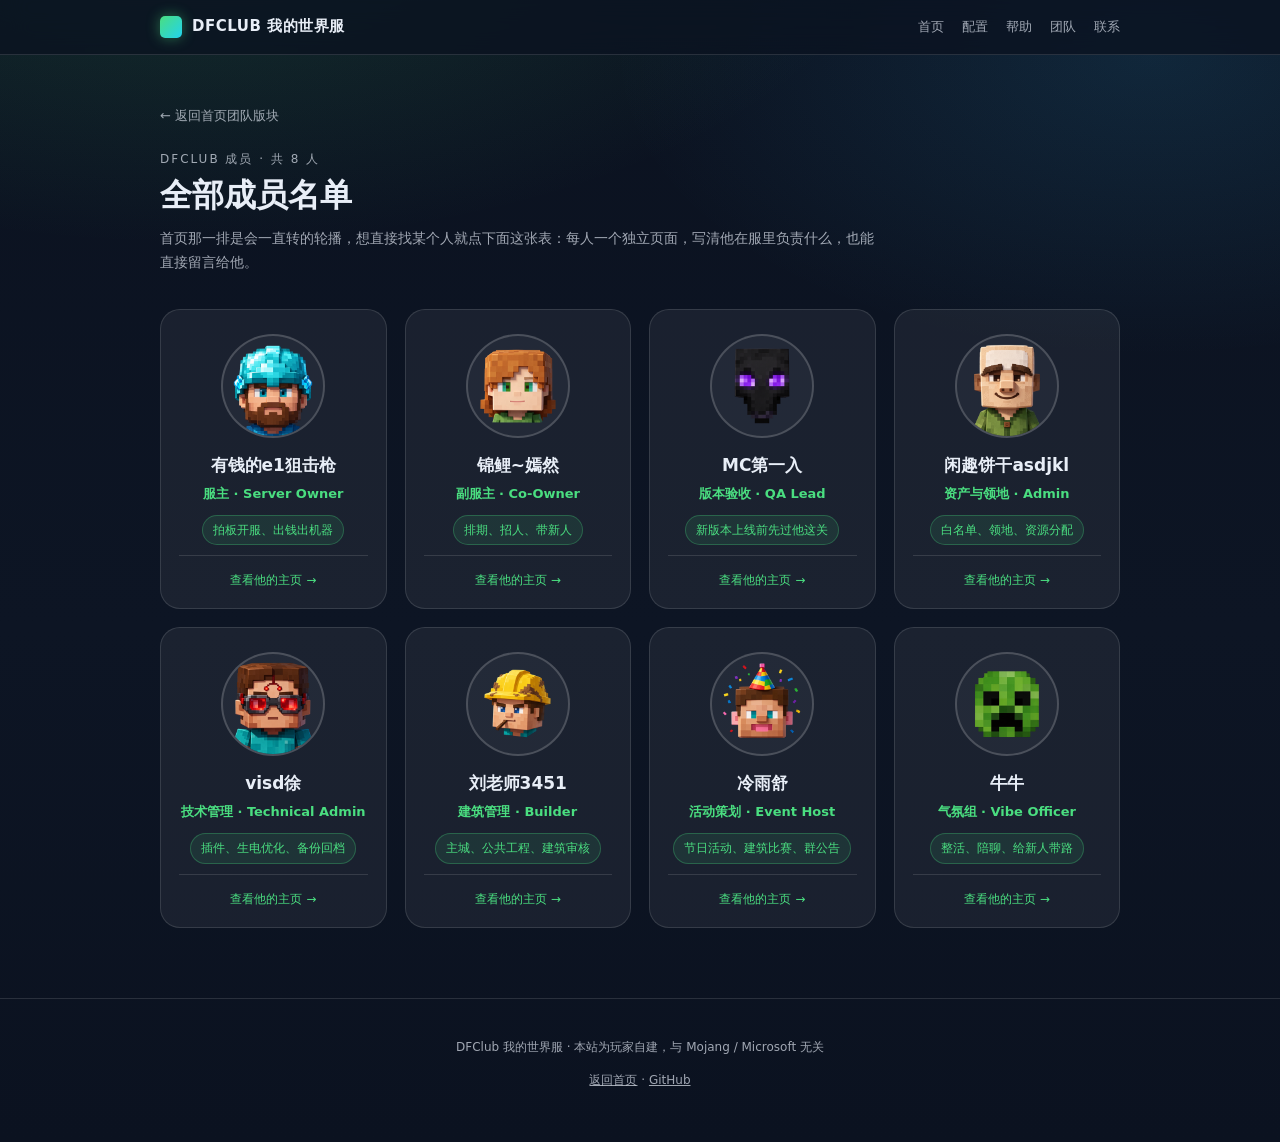
==== members/index.html @ 123471a8 "feat: 团队轮播下加「查看全部 8 位成员」入口，新增 members/ 名单页；style.css 抬到 v7" ====
<!DOCTYPE html>
<html lang="zh-CN">
<head>
<meta charset="UTF-8">
<meta name="viewport" content="width=device-width, initial-scale=1.0">
<title>全部成员 · DFClub 我的世界服</title>
<meta name="description" content="DFClub 我的世界服全部 8 位成员名单：服主、副服主、版本验收、资产与领地、技术管理、建筑管理、活动策划、气氛组，点进去看各自职责并直接留言。">
<link rel="icon" href="../favicon.ico">
<link rel="stylesheet" href="style.css">
</head>
<body>
<div class="topbar">
  <div class="inner">
    <a class="brand" href="../index.html"><i class="cube"></i><span>DFCLUB 我的世界服</span></a>
    <nav class="nav">
      <a href="../index.html">首页</a>
      <a href="../index.html#specs">配置</a>
      <a href="../index.html#help-docs">帮助</a>
      <a href="../index.html#team">团队</a>
      <a href="../index.html#contact">联系</a>
    </nav>
  </div>
</div>

<main class="wrap">
  <a class="back" href="../index.html#team">← 返回首页团队版块</a>

  <section class="roster-head">
    <p class="eyebrow">DFClub 成员 · 共 8 人</p>
    <h1>全部成员名单</h1>
    <p class="roster-intro">首页那一排是会一直转的轮播，想直接找某个人就点下面这张表：每人一个独立页面，写清他在服里负责什么，也能直接留言给他。</p>
  </section>

  <div class="roster">
      <a class="roster-card" href="owner.html">
        <div class="roster-avatar"><img src="../egg/av1.png" alt="有钱的e1狙击枪的头像" loading="lazy"></div>
        <h2 class="roster-name">有钱的e1狙击枪</h2>
        <p class="roster-role">服主 · Server Owner</p>
        <p class="roster-tag">拍板开服、出钱出机器</p>

        <span class="roster-more">查看他的主页 →</span>
      </a>
      <a class="roster-card" href="co-owner.html">
        <div class="roster-avatar"><img src="../egg/av2.png" alt="锦鲤~嫣然的头像" loading="lazy"></div>
        <h2 class="roster-name">锦鲤~嫣然</h2>
        <p class="roster-role">副服主 · Co-Owner</p>
        <p class="roster-tag">排期、招人、带新人</p>

        <span class="roster-more">查看他的主页 →</span>
      </a>
      <a class="roster-card" href="qa.html">
        <div class="roster-avatar"><img src="../egg/av3.png" alt="MC第一入的头像" loading="lazy"></div>
        <h2 class="roster-name">MC第一入</h2>
        <p class="roster-role">版本验收 · QA Lead</p>
        <p class="roster-tag">新版本上线前先过他这关</p>

        <span class="roster-more">查看他的主页 →</span>
      </a>
      <a class="roster-card" href="economy.html">
        <div class="roster-avatar"><img src="../egg/av4.png" alt="闲趣饼干asdjkl的头像" loading="lazy"></div>
        <h2 class="roster-name">闲趣饼干asdjkl</h2>
        <p class="roster-role">资产与领地 · Admin</p>
        <p class="roster-tag">白名单、领地、资源分配</p>

        <span class="roster-more">查看他的主页 →</span>
      </a>
      <a class="roster-card" href="tech.html">
        <div class="roster-avatar"><img src="../egg/av5.png" alt="visd徐的头像" loading="lazy"></div>
        <h2 class="roster-name">visd徐</h2>
        <p class="roster-role">技术管理 · Technical Admin</p>
        <p class="roster-tag">插件、生电优化、备份回档</p>

        <span class="roster-more">查看他的主页 →</span>
      </a>
      <a class="roster-card" href="builder.html">
        <div class="roster-avatar"><img src="../egg/av6.png" alt="刘老师3451的头像" loading="lazy"></div>
        <h2 class="roster-name">刘老师3451</h2>
        <p class="roster-role">建筑管理 · Builder</p>
        <p class="roster-tag">主城、公共工程、建筑审核</p>

        <span class="roster-more">查看他的主页 →</span>
      </a>
      <a class="roster-card" href="event.html">
        <div class="roster-avatar"><img src="../egg/av7.png" alt="冷雨舒的头像" loading="lazy"></div>
        <h2 class="roster-name">冷雨舒</h2>
        <p class="roster-role">活动策划 · Event Host</p>
        <p class="roster-tag">节日活动、建筑比赛、群公告</p>

        <span class="roster-more">查看他的主页 →</span>
      </a>
      <a class="roster-card" href="vibe.html">
        <div class="roster-avatar"><img src="../egg/av8.png" alt="牛牛的头像" loading="lazy"></div>
        <h2 class="roster-name">牛牛</h2>
        <p class="roster-role">气氛组 · Vibe Officer</p>
        <p class="roster-tag">整活、陪聊、给新人带路</p>

        <span class="roster-more">查看他的主页 →</span>
      </a>
  </div>
</main>

<footer>
  <p>DFClub 我的世界服 · 本站为玩家自建，与 Mojang / Microsoft 无关</p>
  <p><a href="../index.html">返回首页</a> · <a href="https://github.com/dfclub">GitHub</a></p>
</footer>
</body>
</html>
---- members/style.css ----
/* DFClub 我的世界服 · 成员页样式（与主站同一套配色） */
:root {
  --bg: #0b1220; --bg-2: #0f172a; --card: rgba(255,255,255,0.06);
  --line: rgba(255,255,255,0.12); --text: #e8eef7; --dim: rgba(232,238,247,0.68);
  --green: #4ade80; --green-dark: #0f2b1c;
}
* { box-sizing: border-box; }
html { -webkit-text-size-adjust: 100%; }
body {
  margin: 0; color: var(--text); background:
    radial-gradient(1200px 600px at 15% -10%, rgba(74,222,128,0.16), transparent 60%),
    radial-gradient(900px 500px at 90% 5%, rgba(56,189,248,0.12), transparent 60%),
    linear-gradient(180deg, #0b1220, #0d1524 55%, #0b1220);
  font-family: system-ui, -apple-system, "Segoe UI", "Microsoft YaHei", sans-serif;
  line-height: 1.7; min-height: 100vh;
}
a { color: inherit; }
.topbar {
  position: sticky; top: 0; z-index: 10; backdrop-filter: blur(14px);
  background: rgba(11,18,32,0.78); border-bottom: 1px solid var(--line);
}
.topbar .inner { max-width: 1000px; margin: 0 auto; padding: 14px 20px; display: flex; align-items: center; gap: 14px; flex-wrap: wrap; }
.brand { display: flex; align-items: center; gap: 10px; text-decoration: none; font-weight: 800; letter-spacing: .5px; }
.brand .cube { width: 22px; height: 22px; border-radius: 5px; background: linear-gradient(135deg, #4ade80, #22d3ee); box-shadow: 0 0 14px rgba(74,222,128,.45); }
.brand span { font-size: 15px; }
.nav { margin-left: auto; display: flex; gap: 18px; font-size: 13px; }
.nav a { text-decoration: none; color: var(--dim); }
.nav a:hover { color: var(--green); }
.wrap { max-width: 1000px; margin: 0 auto; padding: 46px 20px 70px; }
.back { display: inline-flex; align-items: center; gap: 8px; font-size: 13px; color: var(--dim); text-decoration: none; margin-bottom: 22px; }
.back:hover { color: var(--green); }
.profile {
  display: grid; grid-template-columns: 200px 1fr; gap: 34px; align-items: start;
  background: var(--card); border: 1px solid var(--line); border-radius: 22px;
  padding: 34px; backdrop-filter: blur(10px);
}
.avatar { width: 200px; height: 200px; border-radius: 50%; overflow: hidden; border: 3px solid rgba(255,255,255,.18); justify-self: center; background: rgba(255,255,255,.04); }
.avatar img { width: 100%; height: 100%; object-fit: cover; display: block; }
.eyebrow { margin: 0 0 6px; font-size: 12px; letter-spacing: 2px; text-transform: uppercase; color: var(--dim); }
h1 { font-size: 34px; margin: 0 0 8px; line-height: 1.25; word-break: break-word; }
.role { margin: 0 0 16px; color: var(--green); font-weight: 700; letter-spacing: .5px; }
.tagline { display: inline-block; margin-bottom: 18px; padding: 5px 12px; border-radius: 999px; font-size: 12px; color: var(--green); background: rgba(74,222,128,.1); border: 1px solid rgba(74,222,128,.28); }
.bio { margin: 0 0 22px; color: var(--dim); }
h2 { font-size: 20px; margin: 0 0 14px; }
.duties { margin: 0; padding: 0; list-style: none; display: grid; gap: 10px; }
.duties li { position: relative; padding-left: 22px; color: var(--text); font-size: 15px; }
.duties li::before { content: ""; position: absolute; left: 4px; top: 11px; width: 7px; height: 7px; border-radius: 2px; background: var(--green); box-shadow: 0 0 10px rgba(74,222,128,.6); }
.two { display: grid; grid-template-columns: 1fr 1fr; gap: 18px; margin-top: 30px; }
.box { background: var(--card); border: 1px solid var(--line); border-radius: 18px; padding: 22px; }
.box h3 { margin: 0 0 8px; font-size: 15px; }
.box p { margin: 0; color: var(--dim); font-size: 14px; }
.contact-card { margin-top: 30px; background: var(--card); border: 1px solid var(--line); border-radius: 22px; padding: 32px; }
.contact-card > p { margin: 0 0 22px; color: var(--dim); font-size: 14px; }
form { display: grid; gap: 16px; }
label { display: grid; gap: 7px; font-size: 13px; color: var(--dim); }
input[type=text], input[type=email], textarea {
  width: 100%; padding: 12px 14px; border-radius: 12px; border: 1px solid var(--line);
  background: rgba(255,255,255,.04); color: var(--text); font: inherit; font-size: 14px;
}
input:focus, textarea:focus { outline: none; border-color: rgba(74,222,128,.6); box-shadow: 0 0 0 3px rgba(74,222,128,.12); }
textarea { resize: vertical; min-height: 130px; }
.submit {
  justify-self: start; margin-top: 4px; padding: 12px 26px; border: 0; border-radius: 999px; cursor: pointer;
  background: var(--green); color: #072012; font-weight: 800; font-size: 14px; transition: transform .2s, box-shadow .2s;
}
.submit:hover { transform: translateY(-2px); box-shadow: 0 10px 24px rgba(74,222,128,.28); }
.tip { display: none; margin-top: 18px; padding: 12px 16px; border-radius: 12px; font-size: 13px;
  color: #b9f7d0; background: rgba(74,222,128,.12); border: 1px solid rgba(74,222,128,.3); }
footer { border-top: 1px solid var(--line); padding: 26px 20px 40px; color: var(--dim); font-size: 12px; text-align: center; }
footer a { color: var(--dim); }
@media (max-width: 760px) {
  .profile { grid-template-columns: 1fr; gap: 20px; padding: 26px 20px; }
  .avatar { width: 132px; height: 132px; justify-self: start; }
  h1 { font-size: 26px; }
  .two { grid-template-columns: 1fr; }
  .contact-card { padding: 24px 20px; }
  .nav { gap: 12px; font-size: 12px; }
}

/* ========== 「全部成员」名单页 ========== */
.roster-head { margin-bottom: 34px; }
.roster-head h1 { font-size: 32px; margin: 0 0 12px; }
.roster-intro { margin: 0; max-width: 720px; color: var(--dim); font-size: 14px; }
.roster { display: grid; grid-template-columns: repeat(4, minmax(0, 1fr)); gap: 18px; }
.roster-card {
  display: flex; flex-direction: column; align-items: center; text-align: center;
  padding: 24px 18px 18px; border-radius: 20px; text-decoration: none;
  background: var(--card); border: 1px solid var(--line);
  transition: transform .25s, border-color .25s, box-shadow .25s;
}
.roster-card:hover { transform: translateY(-5px); border-color: rgba(74,222,128,.45); box-shadow: 0 18px 34px rgba(0,0,0,.35); }
.roster-avatar { width: 104px; height: 104px; border-radius: 50%; overflow: hidden; border: 2px solid rgba(255,255,255,.18); background: rgba(255,255,255,.04); }
.roster-avatar img { width: 100%; height: 100%; object-fit: cover; display: block; }
.roster-name { font-size: 17px; margin: 16px 0 6px; line-height: 1.35; word-break: break-word; }
.roster-role { margin: 0 0 10px; color: var(--green); font-size: 13px; font-weight: 700; }
.roster-tag { margin: 0 0 10px; padding: 4px 10px; border-radius: 999px; font-size: 12px; color: var(--green);
  background: rgba(74,222,128,.1); border: 1px solid rgba(74,222,128,.28); }
.roster-more { margin-top: auto; width: 100%; padding-top: 14px; border-top: 1px solid var(--line); font-size: 12px; color: var(--green); }
@media (max-width: 900px) { .roster { grid-template-columns: repeat(2, minmax(0, 1fr)); } }
@media (max-width: 560px) { .roster { grid-template-columns: 1fr; } .roster-head h1 { font-size: 26px; } }
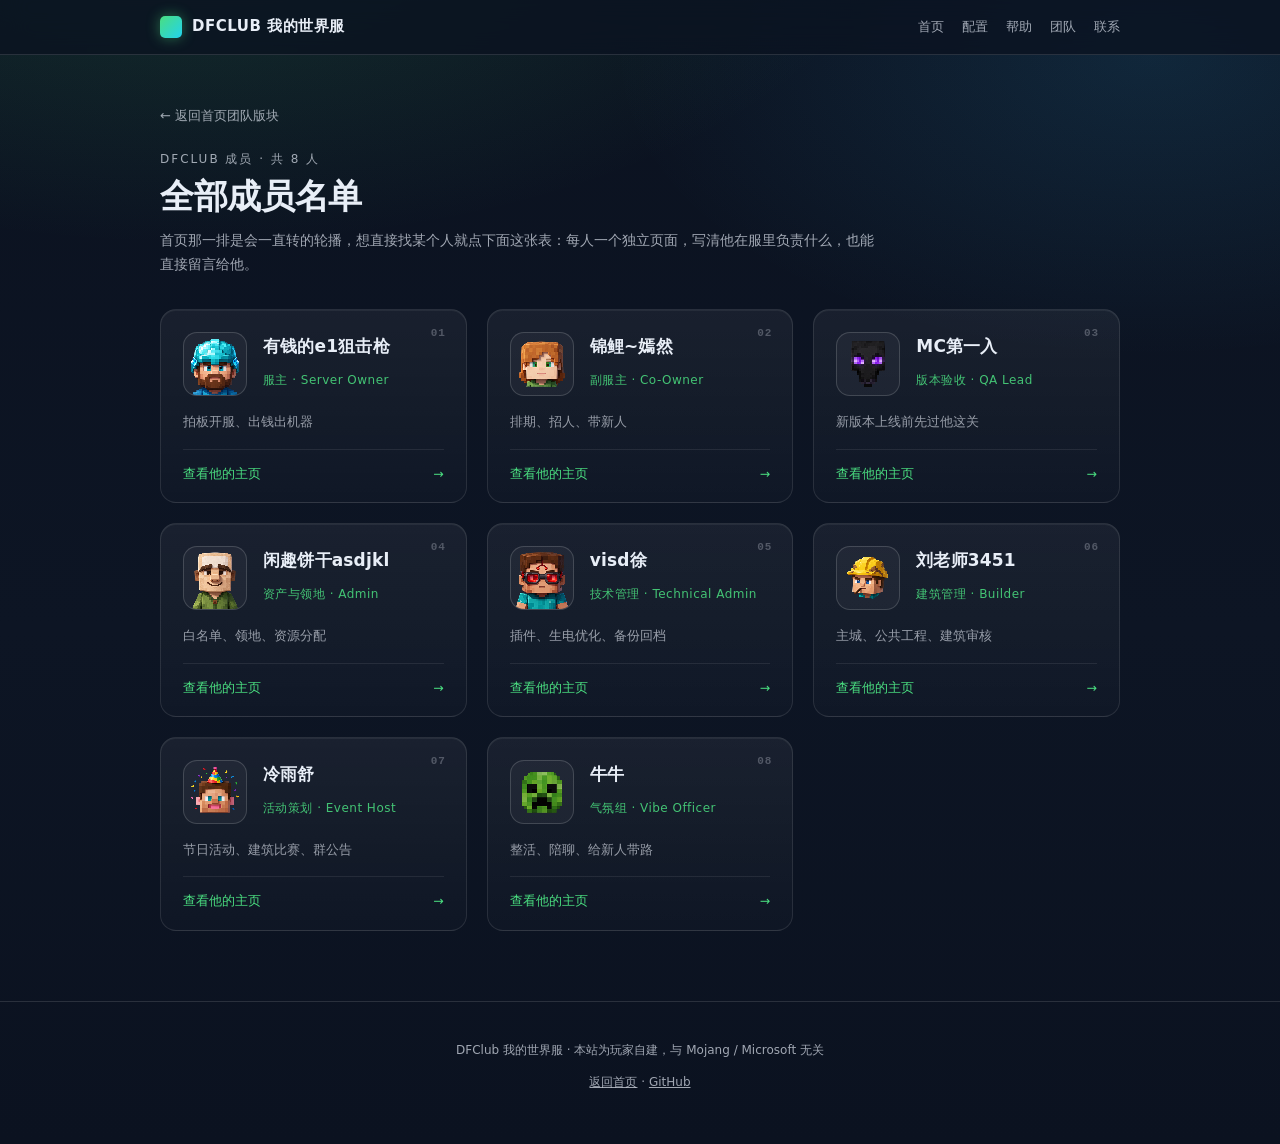
==== commit bdd295ae: "style: 成员名单改成三列边框卡片，样式表加 v8 版本防缓存" ====
--- a/members/index.html
+++ b/members/index.html
@@ -6,7 +6,7 @@
 <title>全部成员 · DFClub 我的世界服</title>
 <meta name="description" content="DFClub 我的世界服全部 8 位成员名单：服主、副服主、版本验收、资产与领地、技术管理、建筑管理、活动策划、气氛组，点进去看各自职责并直接留言。">
 <link rel="icon" href="../favicon.ico">
-<link rel="stylesheet" href="style.css">
+<link rel="stylesheet" href="style.css?v=8">
 </head>
 <body>
 <div class="topbar">
@@ -38,7 +38,7 @@
         <p class="roster-role">服主 · Server Owner</p>
         <p class="roster-tag">拍板开服、出钱出机器</p>
 
-        <span class="roster-more">查看他的主页 →</span>
+        <span class="roster-more">查看他的主页 <i>→</i></span>
       </a>
       <a class="roster-card" href="co-owner.html">
         <div class="roster-avatar"><img src="../egg/av2.png" alt="锦鲤~嫣然的头像" loading="lazy"></div>
@@ -46,7 +46,7 @@
         <p class="roster-role">副服主 · Co-Owner</p>
         <p class="roster-tag">排期、招人、带新人</p>
 
-        <span class="roster-more">查看他的主页 →</span>
+        <span class="roster-more">查看他的主页 <i>→</i></span>
       </a>
       <a class="roster-card" href="qa.html">
         <div class="roster-avatar"><img src="../egg/av3.png" alt="MC第一入的头像" loading="lazy"></div>
@@ -54,7 +54,7 @@
         <p class="roster-role">版本验收 · QA Lead</p>
         <p class="roster-tag">新版本上线前先过他这关</p>
 
-        <span class="roster-more">查看他的主页 →</span>
+        <span class="roster-more">查看他的主页 <i>→</i></span>
       </a>
       <a class="roster-card" href="economy.html">
         <div class="roster-avatar"><img src="../egg/av4.png" alt="闲趣饼干asdjkl的头像" loading="lazy"></div>
@@ -62,7 +62,7 @@
         <p class="roster-role">资产与领地 · Admin</p>
         <p class="roster-tag">白名单、领地、资源分配</p>
 
-        <span class="roster-more">查看他的主页 →</span>
+        <span class="roster-more">查看他的主页 <i>→</i></span>
       </a>
       <a class="roster-card" href="tech.html">
         <div class="roster-avatar"><img src="../egg/av5.png" alt="visd徐的头像" loading="lazy"></div>
@@ -70,7 +70,7 @@
         <p class="roster-role">技术管理 · Technical Admin</p>
         <p class="roster-tag">插件、生电优化、备份回档</p>
 
-        <span class="roster-more">查看他的主页 →</span>
+        <span class="roster-more">查看他的主页 <i>→</i></span>
       </a>
       <a class="roster-card" href="builder.html">
         <div class="roster-avatar"><img src="../egg/av6.png" alt="刘老师3451的头像" loading="lazy"></div>
@@ -78,7 +78,7 @@
         <p class="roster-role">建筑管理 · Builder</p>
         <p class="roster-tag">主城、公共工程、建筑审核</p>
 
-        <span class="roster-more">查看他的主页 →</span>
+        <span class="roster-more">查看他的主页 <i>→</i></span>
       </a>
       <a class="roster-card" href="event.html">
         <div class="roster-avatar"><img src="../egg/av7.png" alt="冷雨舒的头像" loading="lazy"></div>
@@ -86,7 +86,7 @@
         <p class="roster-role">活动策划 · Event Host</p>
         <p class="roster-tag">节日活动、建筑比赛、群公告</p>
 
-        <span class="roster-more">查看他的主页 →</span>
+        <span class="roster-more">查看他的主页 <i>→</i></span>
       </a>
       <a class="roster-card" href="vibe.html">
         <div class="roster-avatar"><img src="../egg/av8.png" alt="牛牛的头像" loading="lazy"></div>
@@ -94,7 +94,7 @@
         <p class="roster-role">气氛组 · Vibe Officer</p>
         <p class="roster-tag">整活、陪聊、给新人带路</p>
 
-        <span class="roster-more">查看他的主页 →</span>
+        <span class="roster-more">查看他的主页 <i>→</i></span>
       </a>
   </div>
 </main>
--- a/members/style.css
+++ b/members/style.css
@@ -78,23 +78,84 @@
 }
 
 /* ========== 「全部成员」名单页 ========== */
-.roster-head { margin-bottom: 34px; }
-.roster-head h1 { font-size: 32px; margin: 0 0 12px; }
+.roster-head { margin-bottom: 32px; }
+.roster-head h1 { font-size: 34px; margin: 0 0 12px; letter-spacing: -.01em; }
 .roster-intro { margin: 0; max-width: 720px; color: var(--dim); font-size: 14px; }
-.roster { display: grid; grid-template-columns: repeat(4, minmax(0, 1fr)); gap: 18px; }
+
+.roster {
+  display: grid;
+  grid-template-columns: repeat(3, minmax(0, 1fr));
+  grid-auto-rows: 1fr;
+  gap: 20px;
+  counter-reset: rcard;
+}
 .roster-card {
-  display: flex; flex-direction: column; align-items: center; text-align: center;
-  padding: 24px 18px 18px; border-radius: 20px; text-decoration: none;
-  background: var(--card); border: 1px solid var(--line);
-  transition: transform .25s, border-color .25s, box-shadow .25s;
+  position: relative;
+  display: grid;
+  grid-template-columns: 64px minmax(0, 1fr);
+  grid-template-rows: auto auto 1fr auto;
+  column-gap: 16px;
+  padding: 22px 22px 18px;
+  border-radius: 16px;
+  border: 1px solid rgba(255, 255, 255, .10);
+  background: linear-gradient(180deg, rgba(255, 255, 255, .055), rgba(255, 255, 255, .015));
+  box-shadow: inset 0 1px 0 rgba(255, 255, 255, .06);
+  text-decoration: none;
+  transition: transform .22s ease, border-color .22s ease, box-shadow .22s ease, background .22s ease;
 }
-.roster-card:hover { transform: translateY(-5px); border-color: rgba(74,222,128,.45); box-shadow: 0 18px 34px rgba(0,0,0,.35); }
-.roster-avatar { width: 104px; height: 104px; border-radius: 50%; overflow: hidden; border: 2px solid rgba(255,255,255,.18); background: rgba(255,255,255,.04); }
-.roster-avatar img { width: 100%; height: 100%; object-fit: cover; display: block; }
-.roster-name { font-size: 17px; margin: 16px 0 6px; line-height: 1.35; word-break: break-word; }
-.roster-role { margin: 0 0 10px; color: var(--green); font-size: 13px; font-weight: 700; }
-.roster-tag { margin: 0 0 10px; padding: 4px 10px; border-radius: 999px; font-size: 12px; color: var(--green);
-  background: rgba(74,222,128,.1); border: 1px solid rgba(74,222,128,.28); }
-.roster-more { margin-top: auto; width: 100%; padding-top: 14px; border-top: 1px solid var(--line); font-size: 12px; color: var(--green); }
-@media (max-width: 900px) { .roster { grid-template-columns: repeat(2, minmax(0, 1fr)); } }
-@media (max-width: 560px) { .roster { grid-template-columns: 1fr; } .roster-head h1 { font-size: 26px; } }+.roster-card::before {
+  counter-increment: rcard;
+  content: counter(rcard, decimal-leading-zero);
+  position: absolute; top: 18px; right: 20px;
+  font: 600 11px/1 ui-monospace, SFMono-Regular, Menlo, monospace;
+  letter-spacing: .08em;
+  color: rgba(232, 238, 247, .28);
+}
+.roster-card:hover {
+  transform: translateY(-4px);
+  border-color: rgba(74, 222, 128, .42);
+  background: linear-gradient(180deg, rgba(74, 222, 128, .10), rgba(255, 255, 255, .02));
+  box-shadow: 0 16px 36px rgba(0, 0, 0, .40);
+}
+.roster-avatar {
+  grid-column: 1; grid-row: 1 / span 2;
+  width: 64px; height: 64px; border-radius: 14px; overflow: hidden;
+  border: 1px solid rgba(255, 255, 255, .16);
+  background: rgba(255, 255, 255, .04);
+}
+.roster-avatar img { width: 100%; height: 100%; object-fit: cover; display: block; image-rendering: pixelated; }
+.roster-name {
+  grid-column: 2; grid-row: 1;
+  margin: 3px 0 6px; padding-right: 30px;
+  font-size: 17px; font-weight: 700; line-height: 1.35; letter-spacing: .01em;
+  word-break: break-word;
+}
+.roster-role {
+  grid-column: 2; grid-row: 2;
+  margin: 0; font-size: 12px; letter-spacing: .04em;
+  color: rgba(74, 222, 128, .86);
+}
+.roster-tag {
+  grid-column: 1 / -1; grid-row: 3;
+  align-self: start;
+  margin: 16px 0 0;
+  font-size: 12.5px; line-height: 1.65; color: rgba(232, 238, 247, .62);
+}
+.roster-more {
+  grid-column: 1 / -1; grid-row: 4;
+  margin-top: 16px; padding-top: 13px;
+  border-top: 1px solid rgba(255, 255, 255, .08);
+  display: flex; align-items: center; justify-content: space-between;
+  font-size: 12.5px; color: var(--green);
+}
+.roster-more i { font-style: normal; transition: transform .22s ease; }
+.roster-card:hover .roster-more i { transform: translateX(3px); }
+
+@media (max-width: 1000px) {
+  .roster { grid-template-columns: repeat(2, minmax(0, 1fr)); }
+}
+@media (max-width: 620px) {
+  .roster { grid-template-columns: 1fr; gap: 16px; }
+  .roster-head h1 { font-size: 26px; }
+  .roster-card { padding: 18px 18px 16px; }
+}
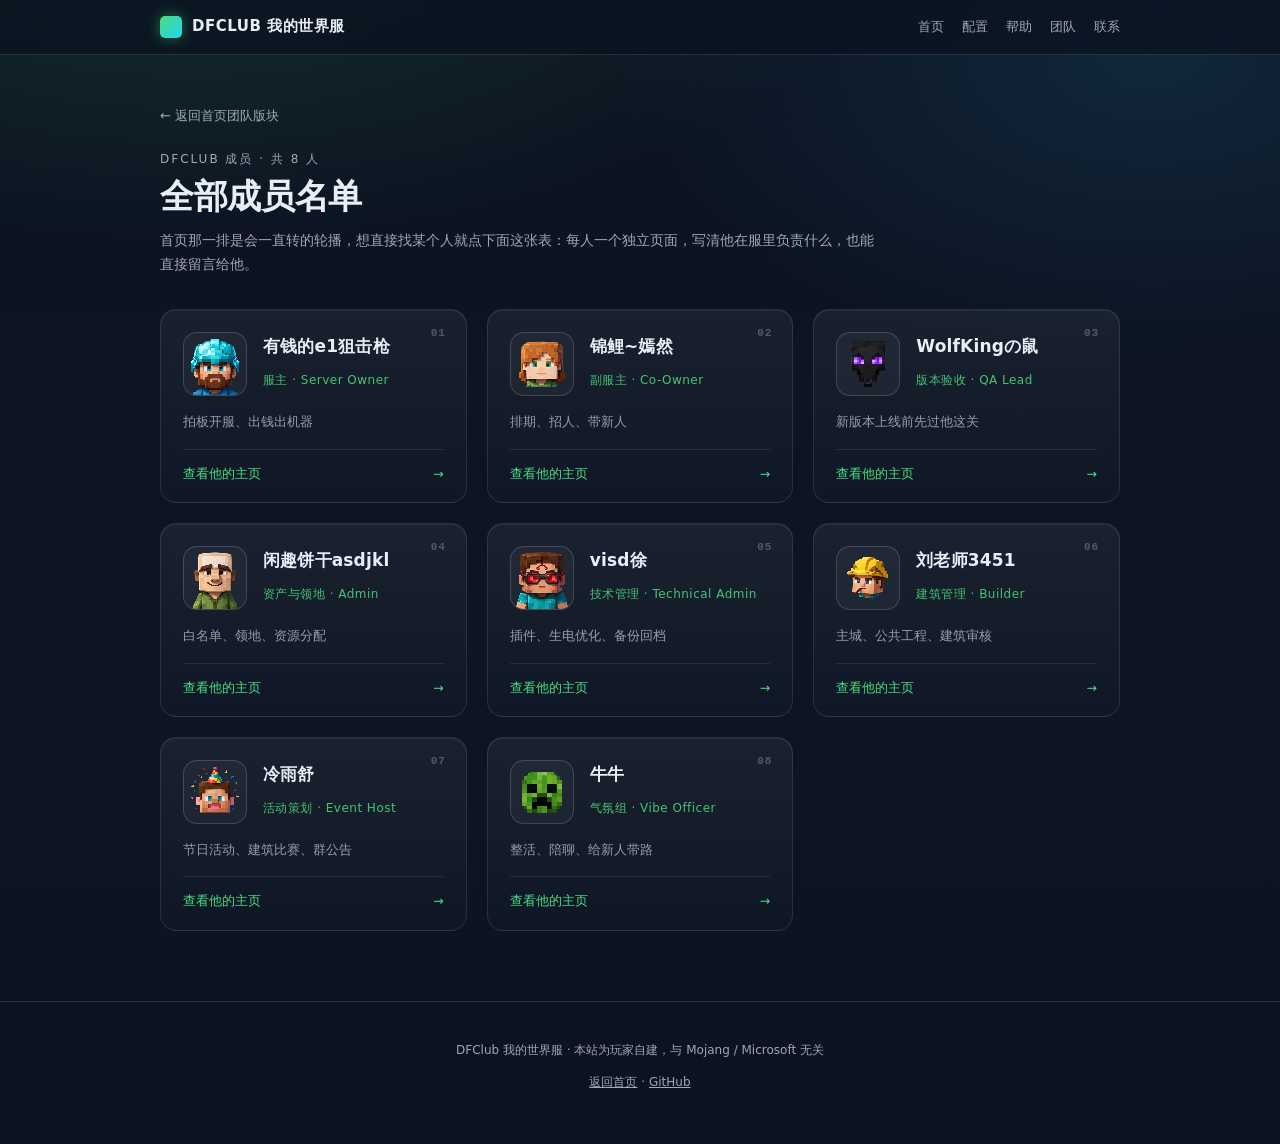
==== commit 02660128: "content: 成员昵称 MC第一入 改为 WolfKingの鼠" ====
--- a/members/index.html
+++ b/members/index.html
@@ -49,8 +49,8 @@
         <span class="roster-more">查看他的主页 <i>→</i></span>
       </a>
       <a class="roster-card" href="qa.html">
-        <div class="roster-avatar"><img src="../egg/av3.png" alt="MC第一入的头像" loading="lazy"></div>
-        <h2 class="roster-name">MC第一入</h2>
+        <div class="roster-avatar"><img src="../egg/av3.png" alt="WolfKingの鼠的头像" loading="lazy"></div>
+        <h2 class="roster-name">WolfKingの鼠</h2>
         <p class="roster-role">版本验收 · QA Lead</p>
         <p class="roster-tag">新版本上线前先过他这关</p>
 
